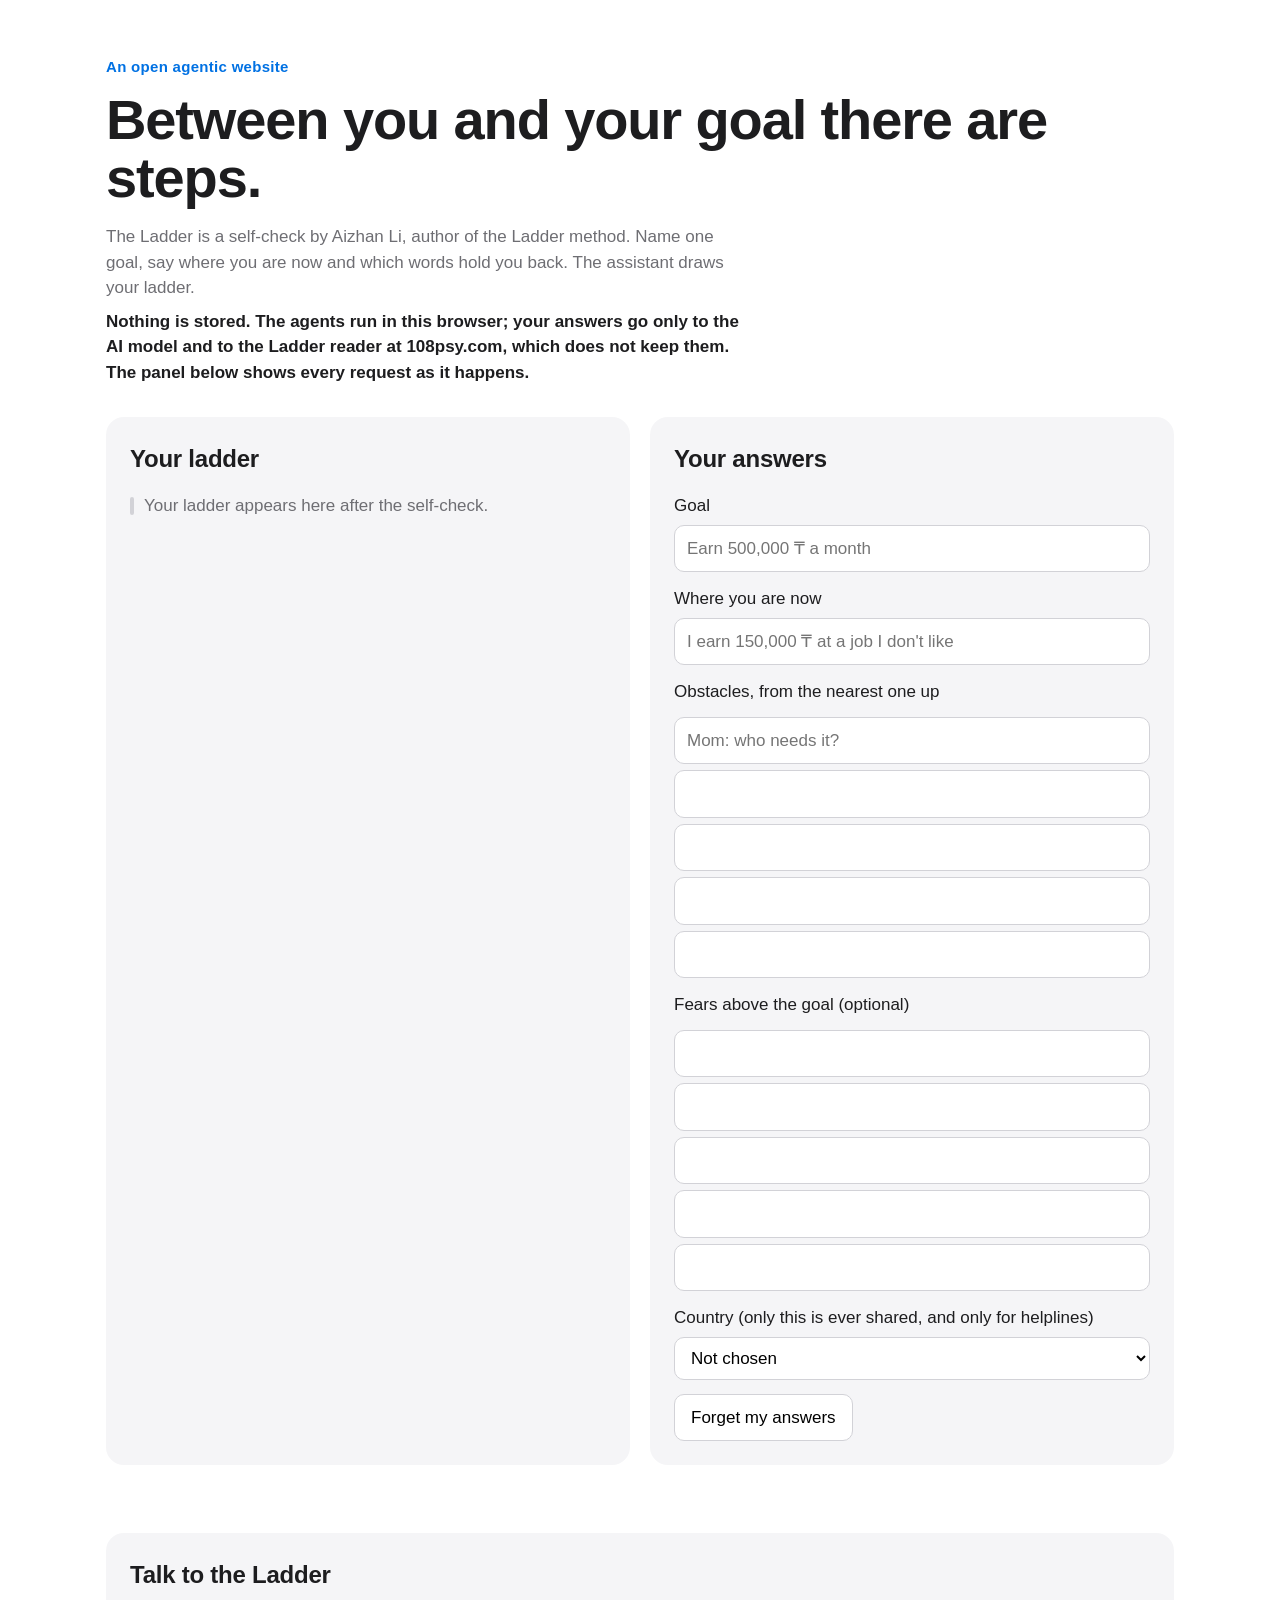
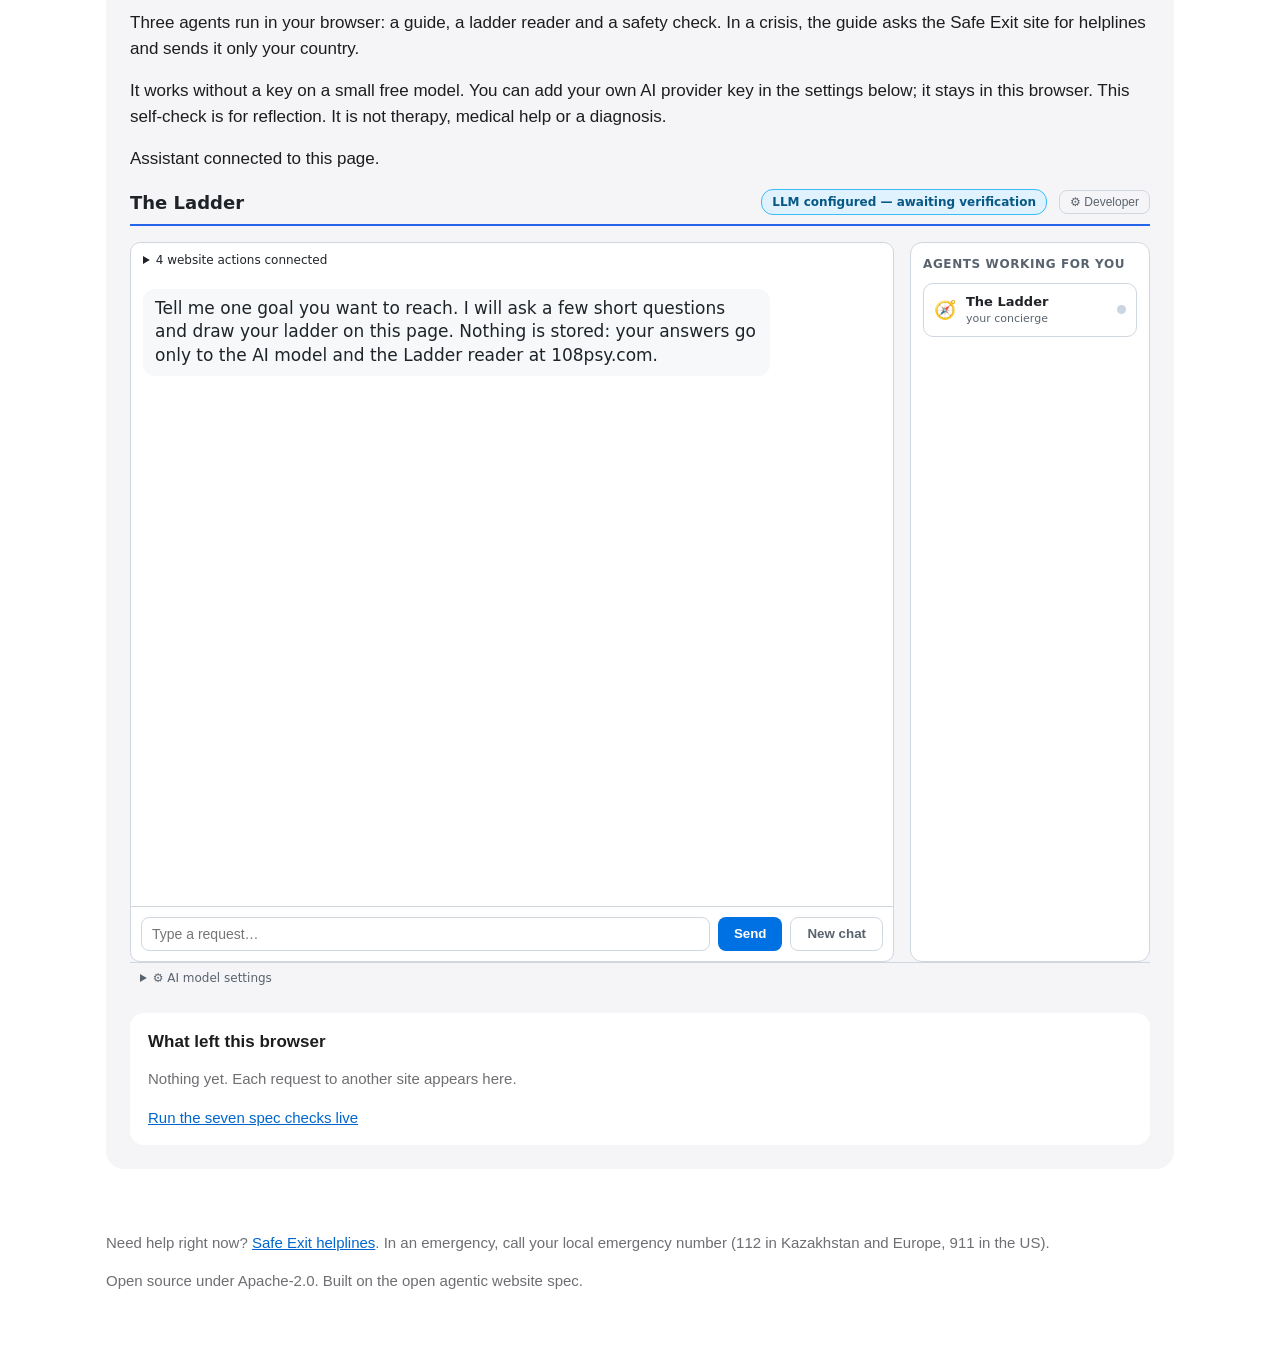
==== index.html @ 1a52a9ce "The Ladder and Safe Exit: two agentic websites with a keyless default model proxy Co-Authored-By: Cl" ====
<!doctype html>
<html lang="en">
  <head>
    <meta charset="utf-8">
    <meta name="viewport" content="width=device-width, initial-scale=1">
    <title>The Ladder: a private self-check</title>
    <meta name="description" content="Name one goal and see the obstacles and fears between you and it, drawn as a ladder. An open agentic website: the agents run in your browser and your answers stay there.">
    <link rel="stylesheet" href="styles.css">
    <link rel="stylesheet" href="assistant.css">
    <script type="module" src="js/ladder-page.js"></script>
    <script type="module" src="site.js"></script>
  </head>
  <body>
    <header class="hero">
      <p class="eyebrow">An open agentic website</p>
      <h1>Between you and your goal there are steps.</h1>
      <p>The Ladder is a self-check by Aizhan Li, author of the Ladder method. Name one goal, say where you are now and which words hold you back. The assistant draws your ladder.</p>
      <p class="privacy">Nothing is stored. The agents run in this browser; your answers go only to the AI model and to the Ladder reader at 108psy.com, which does not keep them. The panel below shows every request as it happens.</p>
    </header>

    <main class="layout">
      <section class="ladder-card" aria-labelledby="ladder-heading">
        <h2 id="ladder-heading">Your ladder</h2>
        <ol id="ladder-steps" class="ladder" aria-live="polite"></ol>
        <p id="ladder-summary" class="summary"></p>
      </section>

      <section class="form-card" aria-labelledby="form-heading">
        <h2 id="form-heading">Your answers</h2>
        <form id="ladder-form" class="ym-hide-content" autocomplete="off">
          <label>Goal <input name="goal" maxlength="300" placeholder="Earn 500,000 ₸ a month"></label>
          <label>Where you are now <input name="me" maxlength="300" placeholder="I earn 150,000 ₸ at a job I don't like"></label>
          <fieldset>
            <legend>Obstacles, from the nearest one up</legend>
            <input name="block" maxlength="300" aria-label="Obstacle 1" placeholder="Mom: who needs it?">
            <input name="block" maxlength="300" aria-label="Obstacle 2">
            <input name="block" maxlength="300" aria-label="Obstacle 3">
            <input name="block" maxlength="300" aria-label="Obstacle 4">
            <input name="block" maxlength="300" aria-label="Obstacle 5">
          </fieldset>
          <fieldset>
            <legend>Fears above the goal (optional)</legend>
            <input name="fear" maxlength="300" aria-label="Fear 1">
            <input name="fear" maxlength="300" aria-label="Fear 2">
            <input name="fear" maxlength="300" aria-label="Fear 3">
            <input name="fear" maxlength="300" aria-label="Fear 4">
            <input name="fear" maxlength="300" aria-label="Fear 5">
          </fieldset>
          <label>Country (only this is ever shared, and only for helplines)
            <select name="country">
              <option value="">Not chosen</option>
              <option value="KZ">Kazakhstan</option>
              <option value="US">United States</option>
              <option value="GB">United Kingdom</option>
              <option value="IE">Ireland</option>
              <option value="OTHER">Other</option>
            </select>
          </label>
          <button type="button" id="forget">Forget my answers</button>
        </form>
      </section>

      <section id="assistant" class="assistant" aria-labelledby="assistant-heading">
        <h2 id="assistant-heading">Talk to the Ladder</h2>
        <p>Three agents run in your browser: a guide, a ladder reader and a safety check. In a crisis, the guide asks the Safe Exit site for helplines and sends it only your country.</p>
        <p class="assistant-note">It works without a key on a small free model. You can add your own AI provider key in the settings below; it stays in this browser. This self-check is for reflection. It is not therapy, medical help or a diagnosis.</p>
        <p id="assistant-status" role="status">Connecting the assistant… If this message stays, the assistant could not load. You can still use the page directly.</p>
        <div id="agent-app">
          <div data-ns-slot="header"></div>
          <div class="assistant-panels">
            <div data-ns-slot="chat"></div>
            <div data-ns-slot="agents"></div>
          </div>
          <div data-ns-slot="settings"></div>
        </div>
        <section class="ledger" aria-labelledby="ledger-heading">
          <h3 id="ledger-heading">What left this browser</h3>
          <ul id="ledger-list" aria-live="polite">
            <li class="ledger-empty">Nothing yet. Each request to another site appears here.</li>
          </ul>
          <p class="ledger-foot"><a href="checks/">Run the seven spec checks live</a></p>
        </section>
      </section>
    </main>

    <footer>
      <p>Need help right now? <a id="safe-exit-link" href="#">Safe Exit helplines</a>. In an emergency, call your local emergency number (112 in Kazakhstan and Europe, 911 in the US).</p>
      <p>Open source under Apache-2.0. Built on the open agentic website spec.</p>
    </footer>
  </body>
</html>
---- styles.css ----
:root {
  --bg: #ffffff;
  --tile: #f5f5f7;
  --ink: #1d1d1f;
  --muted: #6e6e73;
  --accent: #0071e3;
  --link: #0066cc;
  --me: #3a3a3c;
  --block: #6b7f99;
  --goal: #0071e3;
  --fear: #3c4a5c;
}
* { box-sizing: border-box; }
body {
  margin: 0;
  background: var(--bg);
  color: var(--ink);
  font: 17px/1.5 -apple-system, BlinkMacSystemFont, "Inter", "Segoe UI", sans-serif;
}
a { color: var(--link); }
.hero { max-width: 1100px; margin: 0 auto; padding: 56px 16px 24px; }
.hero h1 { font-size: clamp(32px, 6vw, 56px); line-height: 1.05; letter-spacing: -0.02em; margin: 0 0 16px; }
.hero p { max-width: 640px; color: var(--muted); margin: 0 0 8px; }
.hero .privacy { color: var(--ink); font-weight: 600; }
.layout {
  max-width: 1100px; margin: 0 auto; padding: 0 16px 48px;
  display: grid; gap: 20px; grid-template-columns: 1fr;
}
@media (min-width: 900px) {
  .layout { grid-template-columns: 1fr 1fr; }
  .assistant { grid-column: 1 / -1; }
}
.ladder-card, .form-card, .assistant { background: var(--tile); border-radius: 18px; padding: 24px; }
h2 { font-size: 24px; margin: 0 0 16px; letter-spacing: -0.01em; }
.ladder { list-style: none; margin: 0; padding: 0; display: flex; flex-direction: column; gap: 8px; }
.ladder-empty { color: var(--muted); }
.ladder { position: relative; padding-left: 14px; }
.ladder::before { content: ""; position: absolute; left: 0; top: 4px; bottom: 4px; width: 4px; border-radius: 2px; background: #d2d2d7; }
.step { display: flex; gap: 12px; align-items: baseline; padding: 12px 16px; border-radius: 10px; color: #fff;
  margin-left: calc(var(--rise, 0) * 10px); box-shadow: 0 1px 0 rgba(0, 0, 0, 0.06);
  animation: step-in 0.35s ease both; animation-delay: calc(var(--i, 0) * 60ms); }
@keyframes step-in { from { opacity: 0; transform: translateY(6px); } to { opacity: 1; transform: none; } }
@media (prefers-reduced-motion: reduce) { .step { animation: none; } }
.step-current { background: var(--me); }
.step-block { background: var(--block); }
.step-goal { background: var(--goal); }
.step-fear { background: var(--fear); }
.step-zone { font-size: 13px; text-transform: uppercase; letter-spacing: 0.04em; opacity: 0.85; min-width: 84px; }
.summary { margin: 16px 0 0; }
form label, form fieldset { display: block; margin: 0 0 14px; border: 0; padding: 0; }
form legend { padding: 0; margin-bottom: 6px; }
form input, form select {
  display: block; width: 100%; margin-top: 6px; padding: 10px 12px;
  font: inherit; border: 1px solid #d2d2d7; border-radius: 10px; background: #fff;
}
fieldset input { margin-top: 6px; }
#forget { font: inherit; padding: 10px 16px; border-radius: 10px; border: 1px solid #d2d2d7; background: #fff; cursor: pointer; }
#forget:hover { border-color: var(--accent); color: var(--accent); }
:focus-visible { outline: 3px solid rgba(0, 113, 227, 0.45); outline-offset: 2px; }
form input:focus, form select:focus { border-color: var(--accent); outline: none; box-shadow: 0 0 0 3px rgba(0, 113, 227, 0.2); }
.hero .eyebrow { color: var(--accent); font-weight: 600; font-size: 15px; letter-spacing: 0.02em; margin-bottom: 12px; }
.ledger { margin-top: 20px; background: #fff; border-radius: 14px; padding: 16px 18px; }
.ledger h3 { font-size: 17px; margin: 0 0 8px; }
.ledger ul { list-style: none; margin: 0; padding: 0; font-size: 15px; }
.ledger li { padding: 6px 0; border-top: 1px solid #ececf0; overflow-wrap: anywhere; }
.ledger li:first-child { border-top: 0; }
.ledger strong { color: var(--accent); font-weight: 600; }
.ledger-empty { color: var(--muted); }
.ledger-foot { margin: 10px 0 0; font-size: 15px; }
@media (max-width: 480px) {
  .hero { padding-top: 32px; }
  .ladder-card, .form-card, .assistant { padding: 18px; border-radius: 16px; }
  .step-zone { min-width: 0; }
  .step { flex-direction: column; gap: 2px; margin-left: calc(var(--rise, 0) * 4px); }
}
footer { max-width: 1100px; margin: 0 auto; padding: 0 16px 40px; color: var(--muted); font-size: 15px; }
---- assistant.css ----
/* Assistant layout. Append to the site's stylesheet and set the colors to the site's palette. */
.assistant { margin-top: 48px; }

/* The runtime reads these variables for its chat, settings and agent panels.
   The chat background below also uses --ns-bg. White text sits on --ns-primary (the
   visitor's messages, Send, and the chat form and settings buttons) and on --ns-accent
   (Send while a turn is steered), so give both at least 4.5:1 contrast with white.
   --ns-accent also underlines the chat header. */
#agent-app {
  --ns-font: system-ui, sans-serif;
  --ns-bg: #ffffff;
  --ns-fg: #1f2328;
  --ns-primary: #2563eb;
  --ns-accent: #2563eb;
  --ns-border: #d0d7de;
  --ns-panelbg: #ffffff;
  --ns-msgbg: #f6f8fa;
  --ns-muted: #59636e;
}

.assistant-panels {
  display: grid;
  grid-template-columns: minmax(0, 1fr) 240px;
  gap: 16px;
  margin-top: 16px;
}

/* Set the height once the runtime has mounted the chat, so a failed load leaves no
   empty box. */
#agent-app.ns-composed-app [data-ns-slot="chat"] { height: 720px; }
/* The runtime gives the chat no background of its own. Keep --ns-msgbg different from
   --ns-bg, or bot replies lose their bubble. */
#agent-app .ns-chat { background: var(--ns-bg); }

/* Site-wide form rules often stretch the runtime's own controls. Undo them here. */
#agent-app input[type="checkbox"],
#agent-app input[type="radio"] { width: auto; }
#agent-app .ns-header { flex-wrap: wrap; }
/* Site label rules add margins and bold text, and the inputs inside the labels inherit
   the weight. */
#agent-app .ns-settings-body label { margin: 4px 0; font-weight: 400; }
/* Chat forms label radio groups with a legend, so site legend fonts would reach them. */
#agent-app .ns-w-label { font-family: inherit; }
/* Site label rules add margins to chat form fields and make their options bold. */
#agent-app .ns-widget label { margin: 0; }
#agent-app .ns-w-radio label,
#agent-app .ns-w-multi label,
#agent-app .ns-w-toggle { font-weight: 400; }
/* The runtime sizes radio and multi-choice options but not the checkbox label. */
#agent-app .ns-w-toggle { font-size: 13px; }
/* The runtime spaces its buttons with gap. A site's button margin pushes Send below the input. */
#agent-app button { margin: 0; }
/* Chat choices are buttons with a light background. A site's button color can hide their
   titles. */
#agent-app .ns-w-choice { color: var(--ns-fg); }
/* A site's button:hover background also reaches the runtime's plain buttons, behind
   their dark text. Keep the runtime's own backgrounds. */
#agent-app .ns-devtoggle:not(.on):hover,
#agent-app .ns-modal-close:hover { background: transparent; }
#agent-app .ns-w-choice:disabled:hover { background: #fafbfc; }
/* The runtime's message rule hides the partner consent card's own background, and its
   Decline label then has too little contrast. */
#agent-app .ns-consent { background: #fffbeb; }
/* While a consent card waits, the status line above it already says "Contacting", though
   nothing has been sent. Hide it until the visitor answers. */
#agent-app .ns-msgs:has(.ns-consent-actions) > .ns-turn-status { display: none; }
/* Long links in a reply would run out of the bubble on a phone. "anywhere" would also
   let the consent card's buttons shrink and split their labels. */
#agent-app .ns-msg { overflow-wrap: break-word; }
/* On a phone the consent card is too narrow for its three buttons in one row, and
   "Always allow" breaks onto two lines. Keep each label whole and wrap the row. */
#agent-app .ns-consent-actions { flex-wrap: wrap; }
#agent-app .ns-consent-actions button { white-space: nowrap; }

/* site.js and the runtime add their confirmation dialogs to <body>, outside #agent-app.
   Site h2 rules reach the heading, and the two buttons touch. A right margin keeps
   wrapped buttons lined up on the left. */
body > dialog h2 { margin: 0 0 12px; font: 700 1.25em system-ui, sans-serif; }
body > dialog button { margin-right: 8px; }
/* site.js's dialog: the details in two columns, and a plain decline button, so the two
   choices do not look the same. */
.assistant-review { max-width: 640px; width: 85%; max-height: 85vh; overflow: auto; border: 1px solid #888; border-radius: 12px; padding: 24px; font: 16px system-ui, sans-serif; }
.assistant-review dl { display: grid; grid-template-columns: fit-content(40%) 1fr; gap: 4px 16px; margin: 12px 0; }
.assistant-review dt { font-weight: 600; }
.assistant-review dd { margin: 0; overflow-wrap: anywhere; }
.assistant-review details { margin: 12px 0; }
.assistant-review pre { white-space: pre-wrap; overflow-wrap: anywhere; }
.assistant-review .assistant-decline { background: transparent; color: inherit; border: 1px solid currentColor; }

@media (max-width: 760px) {
  .assistant-panels { grid-template-columns: 1fr; }
  /* On a phone, each detail goes under its label, so an email is not split. */
  .assistant-review dl { grid-template-columns: 1fr; gap: 0; }
  .assistant-review dd { margin-bottom: 8px; }
}
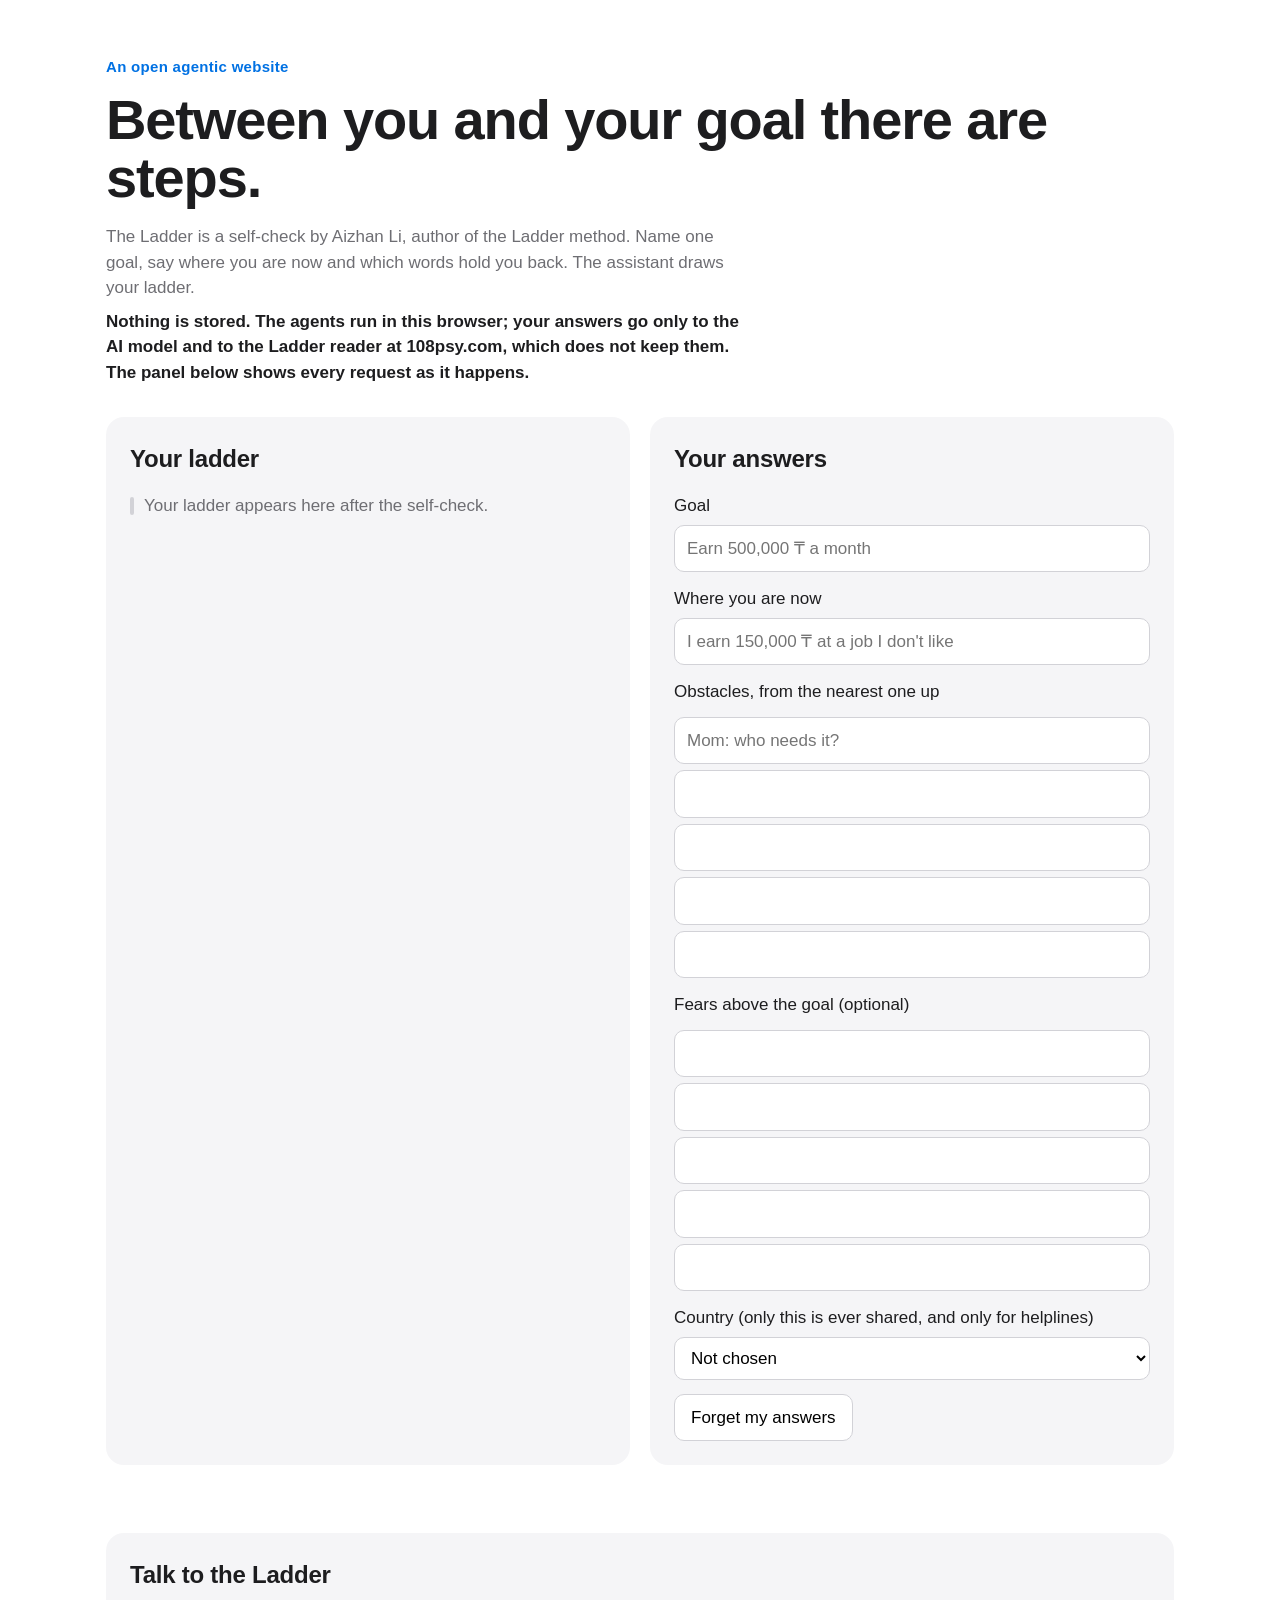
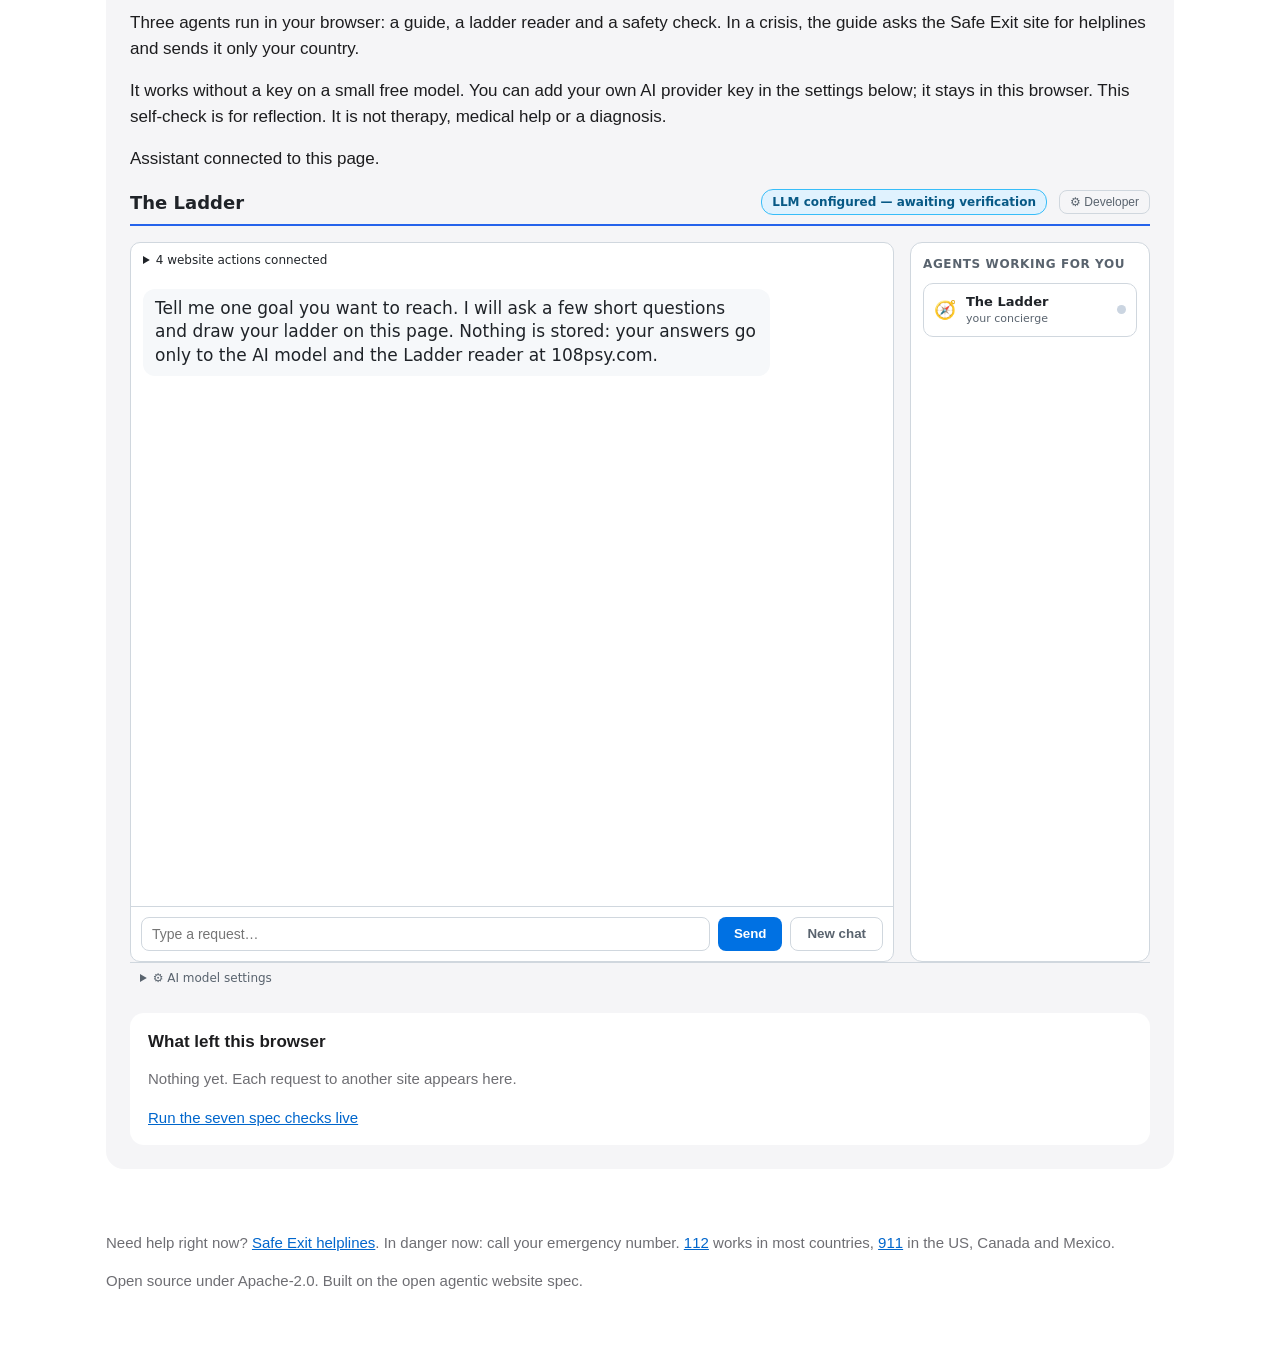
==== commit ebbf0065: "Ladder: emergency line matches Safe Exit (112 in most countries, 911 in US, Canada, Mexico) Co-Autho" ====
--- a/index.html
+++ b/index.html
@@ -49,10 +49,44 @@
           <label>Country (only this is ever shared, and only for helplines)
             <select name="country">
               <option value="">Not chosen</option>
+              <!-- countries:start -->
+              <option value="AR">Argentina</option>
+              <option value="AU">Australia</option>
+              <option value="AT">Austria</option>
+              <option value="AZ">Azerbaijan</option>
+              <option value="BE">Belgium</option>
+              <option value="BR">Brazil</option>
+              <option value="CA">Canada</option>
+              <option value="DK">Denmark</option>
+              <option value="FI">Finland</option>
+              <option value="FR">France</option>
+              <option value="GE">Georgia</option>
+              <option value="DE">Germany</option>
+              <option value="IN">India</option>
+              <option value="IE">Ireland</option>
+              <option value="IT">Italy</option>
+              <option value="JP">Japan</option>
               <option value="KZ">Kazakhstan</option>
+              <option value="KG">Kyrgyzstan</option>
+              <option value="MX">Mexico</option>
+              <option value="NL">Netherlands</option>
+              <option value="NZ">New Zealand</option>
+              <option value="NO">Norway</option>
+              <option value="PL">Poland</option>
+              <option value="PT">Portugal</option>
+              <option value="RU">Russia</option>
+              <option value="SG">Singapore</option>
+              <option value="ZA">South Africa</option>
+              <option value="KR">South Korea</option>
+              <option value="ES">Spain</option>
+              <option value="SE">Sweden</option>
+              <option value="CH">Switzerland</option>
+              <option value="TR">Turkey</option>
+              <option value="UA">Ukraine</option>
+              <option value="GB">United Kingdom</option>
               <option value="US">United States</option>
-              <option value="GB">United Kingdom</option>
-              <option value="IE">Ireland</option>
+              <option value="UZ">Uzbekistan</option>
+              <!-- countries:end -->
               <option value="OTHER">Other</option>
             </select>
           </label>
@@ -84,7 +118,7 @@
     </main>
 
     <footer>
-      <p>Need help right now? <a id="safe-exit-link" href="#">Safe Exit helplines</a>. In an emergency, call your local emergency number (112 in Kazakhstan and Europe, 911 in the US).</p>
+      <p>Need help right now? <a id="safe-exit-link" href="#">Safe Exit helplines</a>. In danger now: call your emergency number. <a href="tel:112">112</a> works in most countries, <a href="tel:911">911</a> in the US, Canada and Mexico.</p>
       <p>Open source under Apache-2.0. Built on the open agentic website spec.</p>
     </footer>
   </body>
